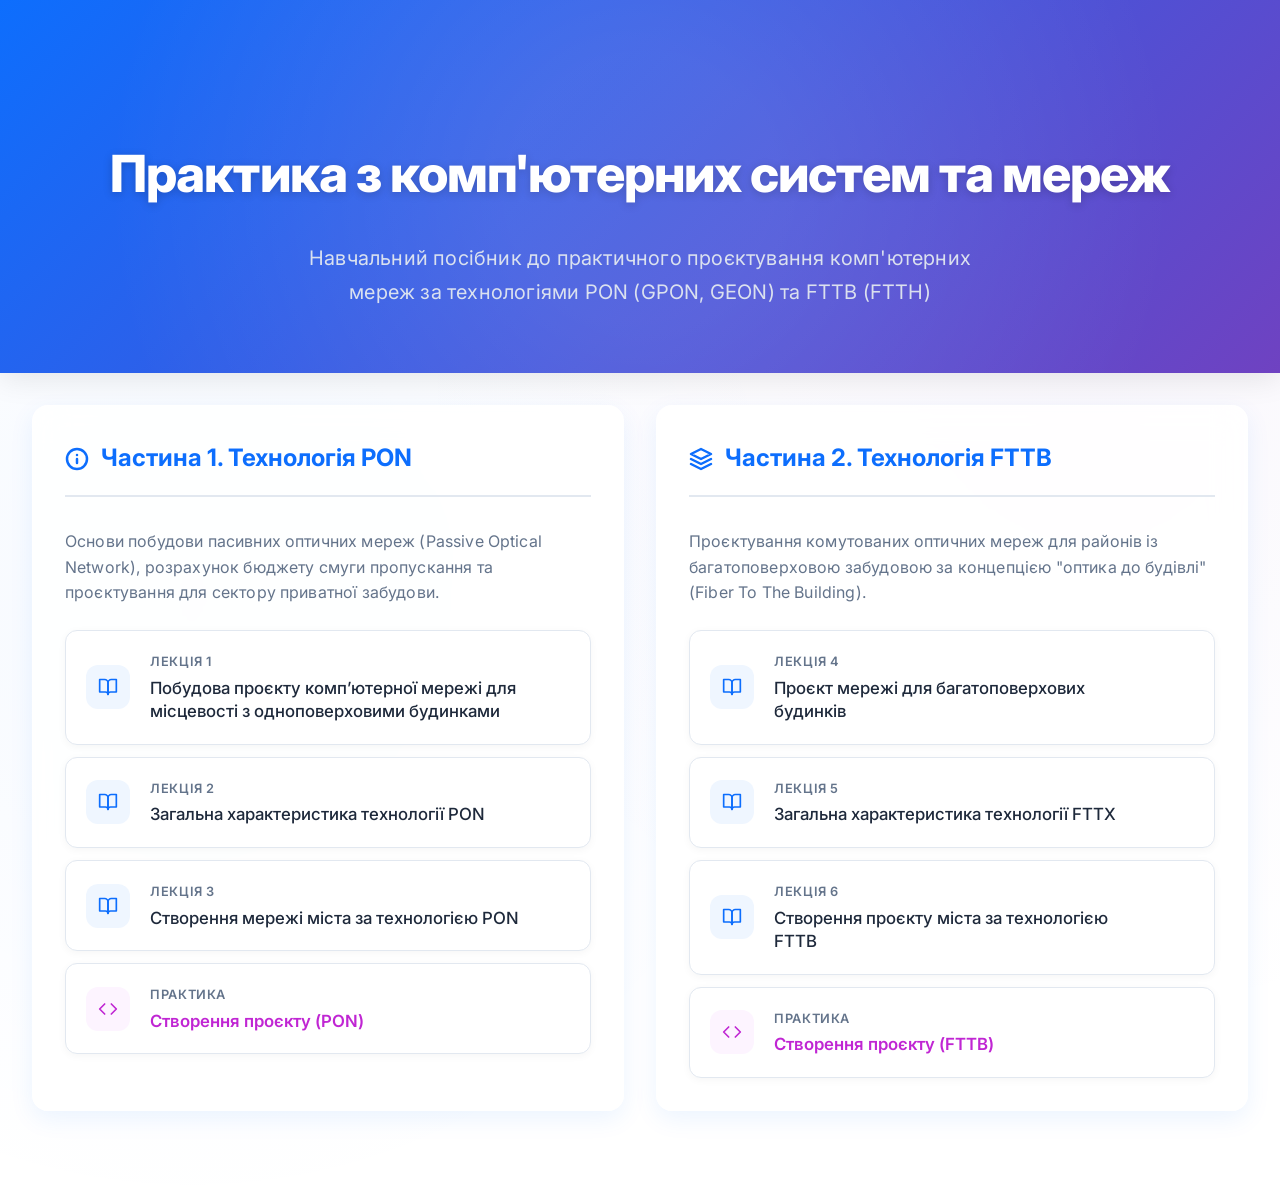
==== index.html @ 68e4210f "Updated Lecture 1 title on Home page to "Побудова проєкту комп’ютерної мережі для місцевості з одноп" ====
<!DOCTYPE html>
<html lang="uk">
<head>
    <meta charset="UTF-8">
    <meta name="viewport" content="width=device-width, initial-scale=1.0">
    <title>Комп'ютерні мережі міста (PON та FTTB)</title>
    <link rel="stylesheet" href="style.css">
</head>
<body class="home-page">

    <header class="hero">
        <h1>Практика з комп'ютерних систем та мереж</h1>
        <p>Навчальний посібник до практичного проєктування комп'ютерних мереж за технологіями PON (GPON, GEON) та FTTB (FTTH)</p>
    </header>

    <div class="modules-grid">
        <!-- Частина 1: PON -->
        <section class="module-card">
            <h2>
                <svg width="24" height="24" viewBox="0 0 24 24" fill="none" stroke="currentColor" stroke-width="2.5" stroke-linecap="round" stroke-linejoin="round">
                    <circle cx="12" cy="12" r="10"></circle>
                    <line x1="12" y1="16" x2="12" y2="12"></line>
                    <line x1="12" y1="8" x2="12.01" y2="8"></line>
                </svg>
                Частина 1. Технологія PON
            </h2>
            <p class="module-desc">Основи побудови пасивних оптичних мереж (Passive Optical Network), розрахунок бюджету смуги пропускання та проєктування для сектору приватної забудови.</p>
            
            <div class="lecture-list">
                <a href="Lection1.html" class="lecture-item">
                    <div class="lecture-icon">
                        <svg width="20" height="20" viewBox="0 0 24 24" fill="none" stroke="currentColor" stroke-width="2" stroke-linecap="round" stroke-linejoin="round"><path d="M2 3h6a4 4 0 0 1 4 4v14a3 3 0 0 0-3-3H2z"></path><path d="M22 3h-6a4 4 0 0 0-4 4v14a3 3 0 0 1 3-3h7z"></path></svg>
                    </div>
                    <div class="lecture-content">
                        <span class="lecture-badge">Лекція 1</span>
                        <h3 class="lecture-title">Побудова проєкту комп’ютерної мережі для місцевості з одноповерховими будинками</h3>
                    </div>
                    <div class="lecture-arrow">
                        <svg width="20" height="20" viewBox="0 0 24 24" fill="none" stroke="currentColor" stroke-width="2" stroke-linecap="round" stroke-linejoin="round"><line x1="5" y1="12" x2="19" y2="12"></line><polyline points="12 5 19 12 12 19"></polyline></svg>
                    </div>
                </a>

                <a href="Lection2.html" class="lecture-item">
                    <div class="lecture-icon">
                        <svg width="20" height="20" viewBox="0 0 24 24" fill="none" stroke="currentColor" stroke-width="2" stroke-linecap="round" stroke-linejoin="round"><path d="M2 3h6a4 4 0 0 1 4 4v14a3 3 0 0 0-3-3H2z"></path><path d="M22 3h-6a4 4 0 0 0-4 4v14a3 3 0 0 1 3-3h7z"></path></svg>
                    </div>
                    <div class="lecture-content">
                        <span class="lecture-badge">Лекція 2</span>
                        <h3 class="lecture-title">Загальна характеристика технології PON</h3>
                    </div>
                    <div class="lecture-arrow">
                        <svg width="20" height="20" viewBox="0 0 24 24" fill="none" stroke="currentColor" stroke-width="2" stroke-linecap="round" stroke-linejoin="round"><line x1="5" y1="12" x2="19" y2="12"></line><polyline points="12 5 19 12 12 19"></polyline></svg>
                    </div>
                </a>

                <a href="Lection3.html" class="lecture-item">
                    <div class="lecture-icon">
                        <svg width="20" height="20" viewBox="0 0 24 24" fill="none" stroke="currentColor" stroke-width="2" stroke-linecap="round" stroke-linejoin="round"><path d="M2 3h6a4 4 0 0 1 4 4v14a3 3 0 0 0-3-3H2z"></path><path d="M22 3h-6a4 4 0 0 0-4 4v14a3 3 0 0 1 3-3h7z"></path></svg>
                    </div>
                    <div class="lecture-content">
                        <span class="lecture-badge">Лекція 3</span>
                        <h3 class="lecture-title">Створення мережі міста за технологією PON</h3>
                    </div>
                    <div class="lecture-arrow">
                        <svg width="20" height="20" viewBox="0 0 24 24" fill="none" stroke="currentColor" stroke-width="2" stroke-linecap="round" stroke-linejoin="round"><line x1="5" y1="12" x2="19" y2="12"></line><polyline points="12 5 19 12 12 19"></polyline></svg>
                    </div>
                </a>

                <a href="#" class="lecture-item practice">
                    <div class="lecture-icon practice-icon">
                        <svg width="20" height="20" viewBox="0 0 24 24" fill="none" stroke="currentColor" stroke-width="2" stroke-linecap="round" stroke-linejoin="round"><polyline points="16 18 22 12 16 6"></polyline><polyline points="8 6 2 12 8 18"></polyline></svg>
                    </div>
                    <div class="lecture-content">
                        <span class="lecture-badge">Практика</span>
                        <h3 class="lecture-title">Створення проєкту (PON)</h3>
                    </div>
                    <div class="lecture-arrow">
                        <svg width="20" height="20" viewBox="0 0 24 24" fill="none" stroke="currentColor" stroke-width="2" stroke-linecap="round" stroke-linejoin="round"><line x1="5" y1="12" x2="19" y2="12"></line><polyline points="12 5 19 12 12 19"></polyline></svg>
                    </div>
                </a>
            </div>
        </section>

        <!-- Частина 2: FTTB -->
        <section class="module-card">
            <h2>
                <svg width="24" height="24" viewBox="0 0 24 24" fill="none" stroke="currentColor" stroke-width="2.5" stroke-linecap="round" stroke-linejoin="round">
                    <polygon points="12 2 2 7 12 12 22 7 12 2"></polygon>
                    <polyline points="2 17 12 22 22 17"></polyline>
                    <polyline points="2 12 12 17 22 12"></polyline>
                </svg>
                Частина 2. Технологія FTTB
            </h2>
            <p class="module-desc">Проєктування комутованих оптичних мереж для районів із багатоповерховою забудовою за концепцією "оптика до будівлі" (Fiber To The Building).</p>
            
            <div class="lecture-list">
                <a href="#" class="lecture-item">
                    <div class="lecture-icon">
                        <svg width="20" height="20" viewBox="0 0 24 24" fill="none" stroke="currentColor" stroke-width="2" stroke-linecap="round" stroke-linejoin="round"><path d="M2 3h6a4 4 0 0 1 4 4v14a3 3 0 0 0-3-3H2z"></path><path d="M22 3h-6a4 4 0 0 0-4 4v14a3 3 0 0 1 3-3h7z"></path></svg>
                    </div>
                    <div class="lecture-content">
                        <span class="lecture-badge">Лекція 4</span>
                        <h3 class="lecture-title">Проєкт мережі для багатоповерхових будинків</h3>
                    </div>
                    <div class="lecture-arrow">
                        <svg width="20" height="20" viewBox="0 0 24 24" fill="none" stroke="currentColor" stroke-width="2" stroke-linecap="round" stroke-linejoin="round"><line x1="5" y1="12" x2="19" y2="12"></line><polyline points="12 5 19 12 12 19"></polyline></svg>
                    </div>
                </a>

                <a href="#" class="lecture-item">
                    <div class="lecture-icon">
                        <svg width="20" height="20" viewBox="0 0 24 24" fill="none" stroke="currentColor" stroke-width="2" stroke-linecap="round" stroke-linejoin="round"><path d="M2 3h6a4 4 0 0 1 4 4v14a3 3 0 0 0-3-3H2z"></path><path d="M22 3h-6a4 4 0 0 0-4 4v14a3 3 0 0 1 3-3h7z"></path></svg>
                    </div>
                    <div class="lecture-content">
                        <span class="lecture-badge">Лекція 5</span>
                        <h3 class="lecture-title">Загальна характеристика технології FTTX</h3>
                    </div>
                    <div class="lecture-arrow">
                        <svg width="20" height="20" viewBox="0 0 24 24" fill="none" stroke="currentColor" stroke-width="2" stroke-linecap="round" stroke-linejoin="round"><line x1="5" y1="12" x2="19" y2="12"></line><polyline points="12 5 19 12 12 19"></polyline></svg>
                    </div>
                </a>

                <a href="#" class="lecture-item">
                    <div class="lecture-icon">
                        <svg width="20" height="20" viewBox="0 0 24 24" fill="none" stroke="currentColor" stroke-width="2" stroke-linecap="round" stroke-linejoin="round"><path d="M2 3h6a4 4 0 0 1 4 4v14a3 3 0 0 0-3-3H2z"></path><path d="M22 3h-6a4 4 0 0 0-4 4v14a3 3 0 0 1 3-3h7z"></path></svg>
                    </div>
                    <div class="lecture-content">
                        <span class="lecture-badge">Лекція 6</span>
                        <h3 class="lecture-title">Створення проєкту міста за технологією FTTB</h3>
                    </div>
                    <div class="lecture-arrow">
                        <svg width="20" height="20" viewBox="0 0 24 24" fill="none" stroke="currentColor" stroke-width="2" stroke-linecap="round" stroke-linejoin="round"><line x1="5" y1="12" x2="19" y2="12"></line><polyline points="12 5 19 12 12 19"></polyline></svg>
                    </div>
                </a>

                <a href="#" class="lecture-item practice">
                    <div class="lecture-icon practice-icon">
                        <svg width="20" height="20" viewBox="0 0 24 24" fill="none" stroke="currentColor" stroke-width="2" stroke-linecap="round" stroke-linejoin="round"><polyline points="16 18 22 12 16 6"></polyline><polyline points="8 6 2 12 8 18"></polyline></svg>
                    </div>
                    <div class="lecture-content">
                        <span class="lecture-badge">Практика</span>
                        <h3 class="lecture-title">Створення проєкту (FTTB)</h3>
                    </div>
                    <div class="lecture-arrow">
                        <svg width="20" height="20" viewBox="0 0 24 24" fill="none" stroke="currentColor" stroke-width="2" stroke-linecap="round" stroke-linejoin="round"><line x1="5" y1="12" x2="19" y2="12"></line><polyline points="12 5 19 12 12 19"></polyline></svg>
                    </div>
                </a>
            </div>
        </section>
    </div>

</body>
</html>
---- style.css ----
@import url('https://fonts.googleapis.com/css2?family=Inter:wght@400;500;600;700&display=swap');

*, *::before, *::after {
  box-sizing: border-box;
}

:root {
  --primary-color: #0d6efd;
  --primary-gradient: linear-gradient(135deg, #0d6efd 0%, #6f42c1 100%);
  --secondary-color: #6c757d;
  --bg-color: #f8f9fa;
  --text-color: #2c3e50;
  --text-muted: #64748b;
  --container-bg: #ffffff;
  --border-color: #e2e8f0;
  --hover-color: #f1f5f9;
  --glass-bg: rgba(255, 255, 255, 0.85);
  --glass-border: rgba(255, 255, 255, 0.4);
  --shadow-sm: 0 2px 8px rgba(0, 0, 0, 0.04);
  --shadow-md: 0 8px 24px rgba(13, 110, 253, 0.08);
  --shadow-hover: 0 12px 32px rgba(13, 110, 253, 0.12);
}

body {
  font-family: 'Inter', system-ui, -apple-system, BlinkMacSystemFont, 'Segoe UI', Roboto, sans-serif;
  line-height: 1.7;
  color: var(--text-color);
  background-color: var(--bg-color);
  margin: 0;
  padding: 0;
  -webkit-font-smoothing: antialiased;
  -moz-osx-font-smoothing: grayscale;
}

/* Основний контейнер для лекцій */
.container {
  max-width: 1400px;
  margin: 2rem auto;
  padding: 2.5rem;
  background-color: var(--container-bg);
  border-radius: 12px;
  box-shadow: 0 4px 24px rgba(0, 0, 0, 0.04);
}

/* Типографіка */

h1 {
  font-size: 2.2rem;
  font-weight: 700;
  color: var(--primary-color);
  margin-bottom: 1.5rem;
  border-bottom: 2px solid var(--border-color);
  padding-bottom: 0.5rem;
}

h2 {
  font-size: 1.6rem;
  font-weight: 600;
  margin-top: 2rem;
  margin-bottom: 1rem;
  color: #343a40;
}

h3 {
  font-size: 1.3rem;
  font-weight: 600;
  margin-top: 1.5rem;
  margin-bottom: 0.75rem;
  color: #495057;
}

p {
  margin-bottom: 1.5rem;
  font-size: 1.05rem;  
  text-indent: 1.5rem;
  text-align: justify;
  hyphens: auto;
  -webkit-hyphens: auto;
  -moz-hyphens: auto;
  letter-spacing: 0.01em;
}

ul, ol {
  margin-bottom: 1.5rem;
  padding-left: 1.75rem;
  color: #334155;
}

li {
  margin-bottom: 0.75rem;
  font-size: 1.05rem;
  line-height: 1.6;
}

li::marker {
  color: var(--primary-color);
}

/* Зображення та підписи */
.image-block {
  text-align: center;
  margin: 2rem 0;
}

.image-block img {
  max-width: 100%;
  height: auto;
  border-radius: 8px;
  box-shadow: 0 4px 16px rgba(0, 0, 0, 0.08);
  border: 1px solid var(--border-color);
}

.img-medium {
  max-width: 300px !important;
  display: inline-block;
}

.image-caption, .table-caption {
  text-align: center;
  font-style: italic;
  color: var(--secondary-color);
  margin-top: 0.75rem;
  font-size: 0.95rem;
}

.table-caption {
  text-align: center;
  text-indent: 0;
}

/* Вузькі довідкові таблиці (Таблиці 3.1, 3.2 тощо) */
.table-narrow {
  max-width: 480px;
  margin: 0 auto 1.5rem;
}
.table-narrow .sim-table {
  min-width: auto;
}
.table-narrow .sim-table th,
.table-narrow .sim-table td {
  white-space: normal;
  line-height: 1.3;
}

/* Середні таблиці (BOM, специфікації) */
.table-medium {
  max-width: 100%;
  margin: 0 auto 1.5rem;
}

.table-medium .sim-table {
  width: auto;
  min-width: auto;
  margin: 0 auto;
}

/* Таблиці */
.table-responsive {
  width: 100%;
  overflow-x: auto;
  -webkit-overflow-scrolling: touch;
  margin-bottom: 1.2rem;
}

.sim-table {
  width: 100%;
  border-collapse: collapse;
  margin: 0;
  font-size: 0.85rem;
  line-height: 1.35;
  min-width: 950px;
}

.sim-table th {
  background-color: #eef1f5;
  padding: 6px 8px;
  border: 1px solid var(--border-color);
  font-weight: 600;
  text-align: center;
  font-size: 0.82rem;
  white-space: nowrap;
}

.sim-table td {
  padding: 5px 7px;
  border: 1px solid var(--border-color);
  vertical-align: middle;
  text-align: center;
  white-space: nowrap;
}

.sim-table tr:nth-child(even) td {
  background-color: #fafbfc;
}

.st-sub {
  font-size: 0.78rem;
  color: var(--secondary-color);
}

.st-hr {
  border: 0;
  border-top: 1px dashed #d0d5db;
  margin: 3px 0;
}

.st-calc td {
  background-color: #f5f7f9;
  font-size: 0.8rem;
  padding: 3px 7px;
  line-height: 1.3;
}

/* Символи для складних таблиць розрахунків */
.sym-in { color: #0d6efd; font-size: 9pt; }
.sym-fbt { color: #fd7e14; font-size: 9pt; }
.sym-plc { color: #6f42c1; font-size: 9pt; }
.sym-out { color: #dc3545; font-size: 9pt; }
.sym-tran { color: #198754; font-size: 9pt; }

/* Mermaid обгортка */
.mermaid-wrapper {
  margin: 2rem 0;
  padding: 1.5rem;
  background-color: #fff;
  border: 1px dashed #adb5bd;
  border-radius: 12px;
  overflow-x: auto; /* Горизонтальний скрол */
  scrollbar-width: thin;
  scrollbar-color: #ced4da #f8f9fa;
}

.mermaid-wrapper::-webkit-scrollbar {
  height: 8px;
}

.mermaid-wrapper::-webkit-scrollbar-track {
  background: #f8f9fa;
  border-radius: 4px;
}

.mermaid-wrapper::-webkit-scrollbar-thumb {
  background-color: #ced4da;
  border-radius: 4px;
}

.mermaid {
  min-width: 800px; /* Мінімальна ширина, щоб схема не стискалась надмірно */
  display: flex;
  justify-content: center;
}

/* Навігація в лекціях */
.nav-bar {
  display: flex;
  justify-content: space-between;
  align-items: center;
  margin-bottom: 2.5rem;
  padding: 1rem 1.5rem;
  background: white;
  border: 1px solid var(--border-color);
  border-radius: 12px;
  box-shadow: var(--shadow-sm);
}

.nav-link {
  display: inline-flex;
  align-items: center;
  justify-content: center;
  padding: 0.6rem 1.25rem;
  color: var(--primary-color);
  background-color: #eff6ff;
  text-decoration: none;
  font-weight: 600;
  border-radius: 8px;
  transition: all 0.2s ease;
  font-size: 0.95rem;
}

.nav-link:hover {
  background-color: var(--primary-color);
  color: white;
  transform: translateY(-2px);
  box-shadow: 0 4px 12px rgba(13, 110, 253, 0.2);
}

/* Специфічно для index.html (Редизайн) */
.home-page {
  background: 
    radial-gradient(circle at 15% 50%, rgba(13, 110, 253, 0.04), transparent 50%),
    radial-gradient(circle at 85% 30%, rgba(111, 66, 193, 0.04), transparent 50%);
  min-height: 100vh;
}

.hero {
  text-align: center;
  padding: 6rem 2rem 4rem;
  background: var(--primary-gradient);
  color: white;
  margin-bottom: 0;
  position: relative;
  overflow: hidden;
  box-shadow: 0 4px 30px rgba(0, 0, 0, 0.1);
}

/* Декоративні елементи для Hero */
.hero::before {
  content: "";
  position: absolute;
  top: -50%; left: -50%; width: 200%; height: 200%;
  background: radial-gradient(circle, rgba(255,255,255,0.1) 10%, transparent 40%);
  animation: glowMove 15s linear infinite;
  pointer-events: none;
}

@keyframes glowMove {
  0% { transform: translate(0, 0); }
  50% { transform: translate(5%, 5%); }
  100% { transform: translate(0, 0); }
}

.hero h1 {
  border: none;
  color: white;
  font-size: 3.2rem;
  font-weight: 800;
  margin-bottom: 1rem;
  letter-spacing: -0.02em;
  text-shadow: 0 2px 10px rgba(0,0,0,0.2);
}

.hero p {
  font-size: 1.25rem;
  opacity: 0.95;
  max-width: 700px;
  margin: 0 auto;
  text-align: center;
  text-indent: 0;
  color: #e2e8f0;
  font-weight: 400;
}

.modules-grid {
  display: grid;
  grid-template-columns: repeat(auto-fit, minmax(400px, 1fr));
  gap: 2rem;
  max-width: 1400px;
  margin: 0 auto;
  padding: 0 2rem 5rem;
  position: relative;
  z-index: 10;
  margin-top: 2rem; /* Легкий підйом карток */
}

.module-card {
  background: var(--glass-bg);
  backdrop-filter: blur(16px);
  -webkit-backdrop-filter: blur(16px);
  border-radius: 16px;
  padding: 2rem;
  box-shadow: var(--shadow-md);
  border: 1px solid var(--glass-border);
  transition: transform 0.3s ease, box-shadow 0.3s ease;
  display: flex;
  flex-direction: column;
  height: 100%;
}

.module-card:hover {
  transform: translateY(-3px);
  box-shadow: var(--shadow-hover);
}

.module-card h2 {
  margin-top: 0;
  color: var(--primary-color);
  border-bottom: 2px solid var(--border-color);
  padding-bottom: 1rem;
  margin-bottom: 1rem;
  font-size: 1.5rem;
  font-weight: 700;
  display: flex;
  align-items: center;
  gap: 12px;
}

.module-desc {
  text-align: left;
  text-indent: 0;
  color: var(--text-muted);
  font-size: 1rem;
  margin-bottom: 1.5rem;
  line-height: 1.6;
}

.lecture-list {
  list-style: none;
  padding: 0;
  margin: 0;
  display: flex;
  flex-direction: column;
  gap: 0.75rem;
  flex-grow: 1; /* Робить так, щоб список розтягувався і кнопки були порівну розподілені, якщо карки різної висоти */
}

.lecture-item {
  display: flex;
  padding: 1.25rem;
  background: #ffffff;
  border: 1px solid var(--border-color);
  border-radius: 12px;
  text-decoration: none;
  color: var(--text-color);
  transition: all 0.2s ease;
  align-items: center;
  gap: 1.25rem;
  box-shadow: var(--shadow-sm);
}

.lecture-item:hover {
  background: var(--hover-color);
  border-color: #cbd5e1;
  transform: scale(1.02);
}

.lecture-icon {
  display: flex;
  align-items: center;
  justify-content: center;
  width: 44px;
  height: 44px;
  border-radius: 12px;
  background: #eff6ff;
  color: var(--primary-color);
  flex-shrink: 0;
}

.practice-icon {
  background: #fdf4ff;
  color: #c026d3;
}

.lecture-content {
  flex-grow: 1;
}

.lecture-badge {
  font-size: 0.8rem;
  font-weight: 600;
  text-transform: uppercase;
  color: var(--text-muted);
  margin-bottom: 0.25rem;
  display: block;
  letter-spacing: 0.05em;
}

.lecture-title {
  font-size: 1.05rem;
  font-weight: 500;
  margin: 0;
  color: #1e293b;
  line-height: 1.4;
  text-indent: 0;
  text-align: left;
}

/* Arrow indicator for lecture items */
.lecture-arrow {
  color: #94a3b8;
  opacity: 0;
  transform: translateX(-10px);
  transition: all 0.2s ease;
}

.lecture-item:hover .lecture-arrow {
  opacity: 1;
  transform: translateX(0);
  color: var(--primary-color);
}

.lecture-item.practice .lecture-title {
  color: #c026d3;
  font-weight: 600;
}
.lecture-item.practice:hover .lecture-arrow {
  color: #c026d3;
}

/* =============================================
   RESPONSIVE: Планшети (до 1024px)
   ============================================= */
@media (max-width: 1024px) {
  .container {
    padding: 1.5rem;
    margin: 1rem;
    max-width: 100%;
  }

  h1 { font-size: 1.8rem; }
  h2 { font-size: 1.4rem; }
  h3 { font-size: 1.15rem; }

  .modules-grid {
    grid-template-columns: 1fr;
    padding: 0 1rem;
  }

  .hero {
    padding: 2.5rem 1.5rem;
  }
}

/* =============================================
   RESPONSIVE: Мобільні (до 600px)
   ============================================= */
@media (max-width: 600px) {
  .container {
    padding: 1.25rem 1rem;
    margin: 0;
    border-radius: 0; /* На телефонах на всю ширину */
  }

  h1 { font-size: 1.4rem; padding-bottom: 0.75rem; }
  h2 { font-size: 1.25rem; }
  h3 { font-size: 1.1rem; }
  p, li { font-size: 1rem; }

  p {
    text-indent: 1rem;
  }

  .image-caption, .table-caption {
    font-size: 0.85rem;
    margin-top: 0.5rem;
    padding: 0 10px;
    line-height: 1.3;
  }

  .nav-bar {
    flex-wrap: wrap;
    gap: 0.75rem;
    padding: 0.75rem;
  }


  .nav-link {
    flex: 1;
    text-align: center;
    font-size: 0.9rem;
    padding: 0.75rem 0.5rem;
    background-color: var(--hover-color);
  }

  /* Якщо кнопок 3: Попередня (1), На головну (2), Наступна (3) */
  /* Робимо так, щоб кнопка "На головну" була на всю ширину і в самому низу */
  .nav-link[href="index.html"]:nth-child(2):nth-last-child(2) {
    order: 3;
    flex: 1 1 100%;
  }

  /* Забезпечуємо порядок для інших кнопок */
  .nav-link:first-child { order: 1; }
  .nav-link:last-child { order: 2; }
  /* Але якщо кнопка "На головну" остання (як у Лекції 3), порядок має бути звичайним */
  .nav-link[href="index.html"]:last-child { order: 2; }


  .hero {
    padding: 4rem 1rem 3rem;
  }

  .hero h1 { font-size: 1.6rem; }
  .hero p { font-size: 1.05rem; }

  .modules-grid {
    padding: 0 1rem 3rem;
  }

  .module-card {
    padding: 1.5rem;
  }

  .module-card h2 {
    font-size: 1.4rem;
  }

  .lecture-item {
    gap: 0.75rem;
    padding: 1rem;
  }

  .lecture-title {
    font-size: 0.95rem;
  }

  .image-block img,
  .img-medium {
    max-width: 100% !important;
  }

  .table-narrow {
    max-width: 100%;
  }

  .mermaid-wrapper {
    padding: 0.75rem;
  }

  .mermaid {
    min-width: 500px;
  }
}

/* Контейнер для відображення двох картинок в один ряд */
.image-row {
  display: flex;
  gap: 20px;
  margin: 1.5rem 0;
  justify-content: center;
  align-items: flex-start;
}

.image-row > div {
  flex: 1;
  max-width: calc(50% - 10px);
}

@media (max-width: 768px) {
  .image-row {
    flex-direction: column;
    align-items: center;
  }
  .image-row > div {
    max-width: 100%;
  }
}


/* Врізки-нотатки та Сповіщення */
.note, .definition-block, .modern-alert {
  border-left: 4px solid var(--primary-color);
  background-color: #eff6ff;
  padding: 1.2rem 1.5rem;
  margin: 1.5rem 0;
  border-radius: 0 8px 8px 0;
}

.modern-alert.Energy {
  border-left-color: #198754;
  background-color: #f1fcf5;
}
.modern-alert.Energy h4 {
  color: #115c38;
}

.modern-alert.Tech {
  border-left-color: #6f42c1;
  background-color: #f8f5fd;
}
.modern-alert.Tech h4 {
  color: #552d9b;
}

.modern-alert h4 {
  margin-top: 0;
  margin-bottom: 0.5rem;
  font-size: 1.1rem;
  display: flex;
  align-items: center;
}

.modern-alert p {
  margin-bottom: 0;
}
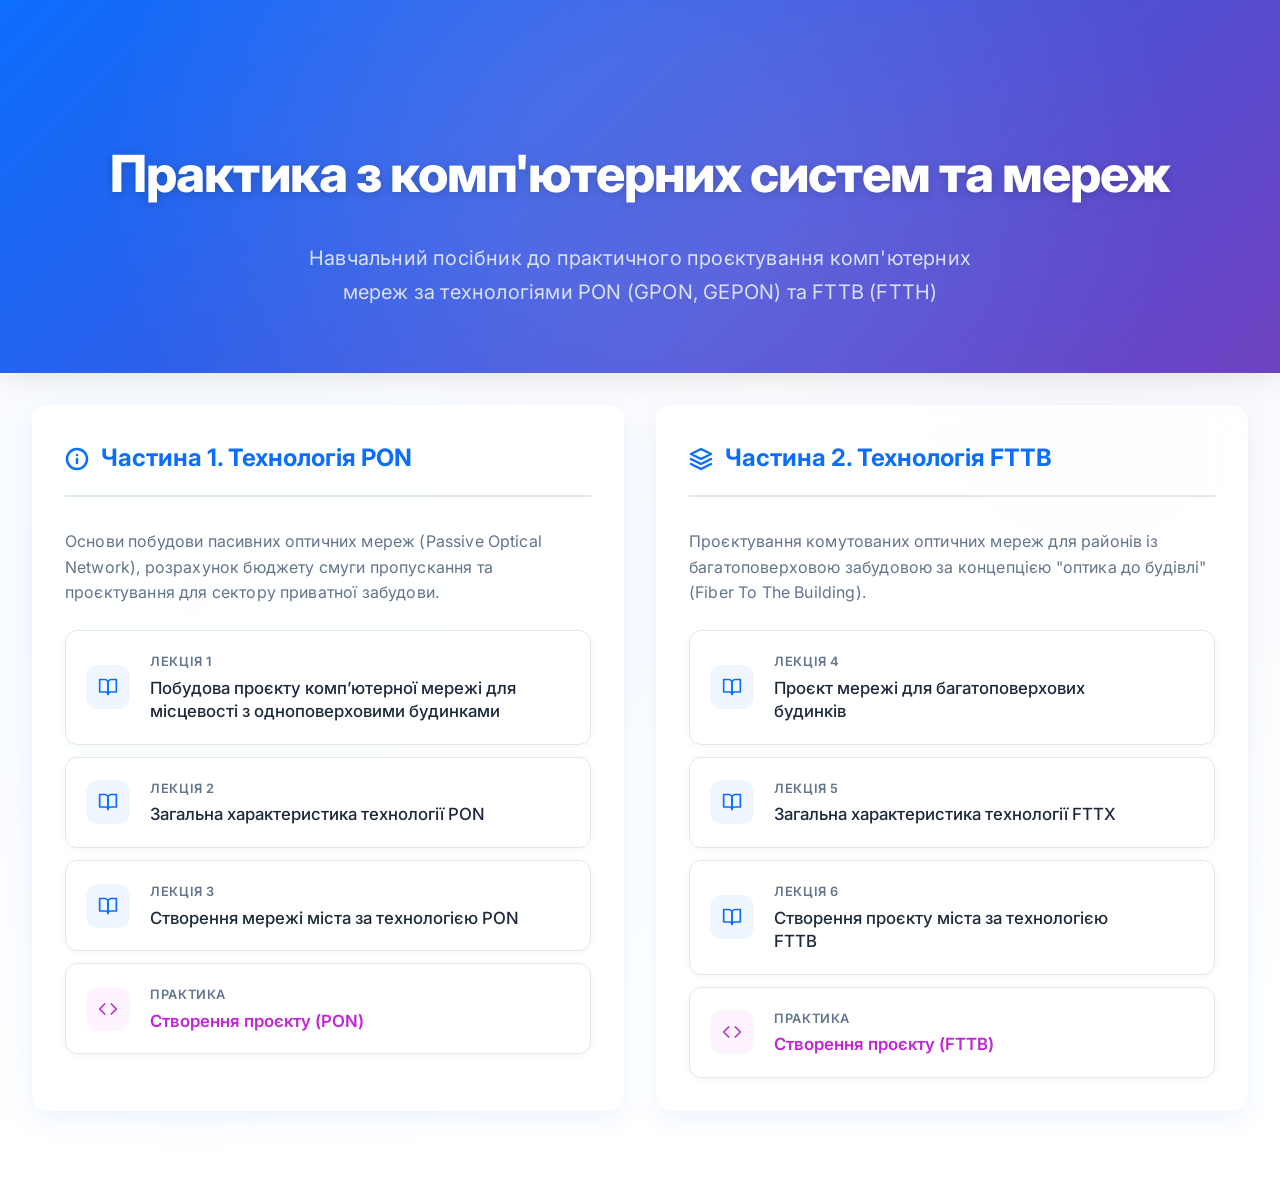
==== commit 4464a500: "docs: уточнено термінологію та заголовки лекцій - index.html: виправлено помилку "GEON" на "GEPON" в" ====
--- a/index.html
+++ b/index.html
@@ -10,7 +10,7 @@
 
     <header class="hero">
         <h1>Практика з комп'ютерних систем та мереж</h1>
-        <p>Навчальний посібник до практичного проєктування комп'ютерних мереж за технологіями PON (GPON, GEON) та FTTB (FTTH)</p>
+        <p>Навчальний посібник до практичного проєктування комп'ютерних мереж за технологіями PON (GPON, GEPON) та FTTB (FTTH)</p>
     </header>
 
     <div class="modules-grid">
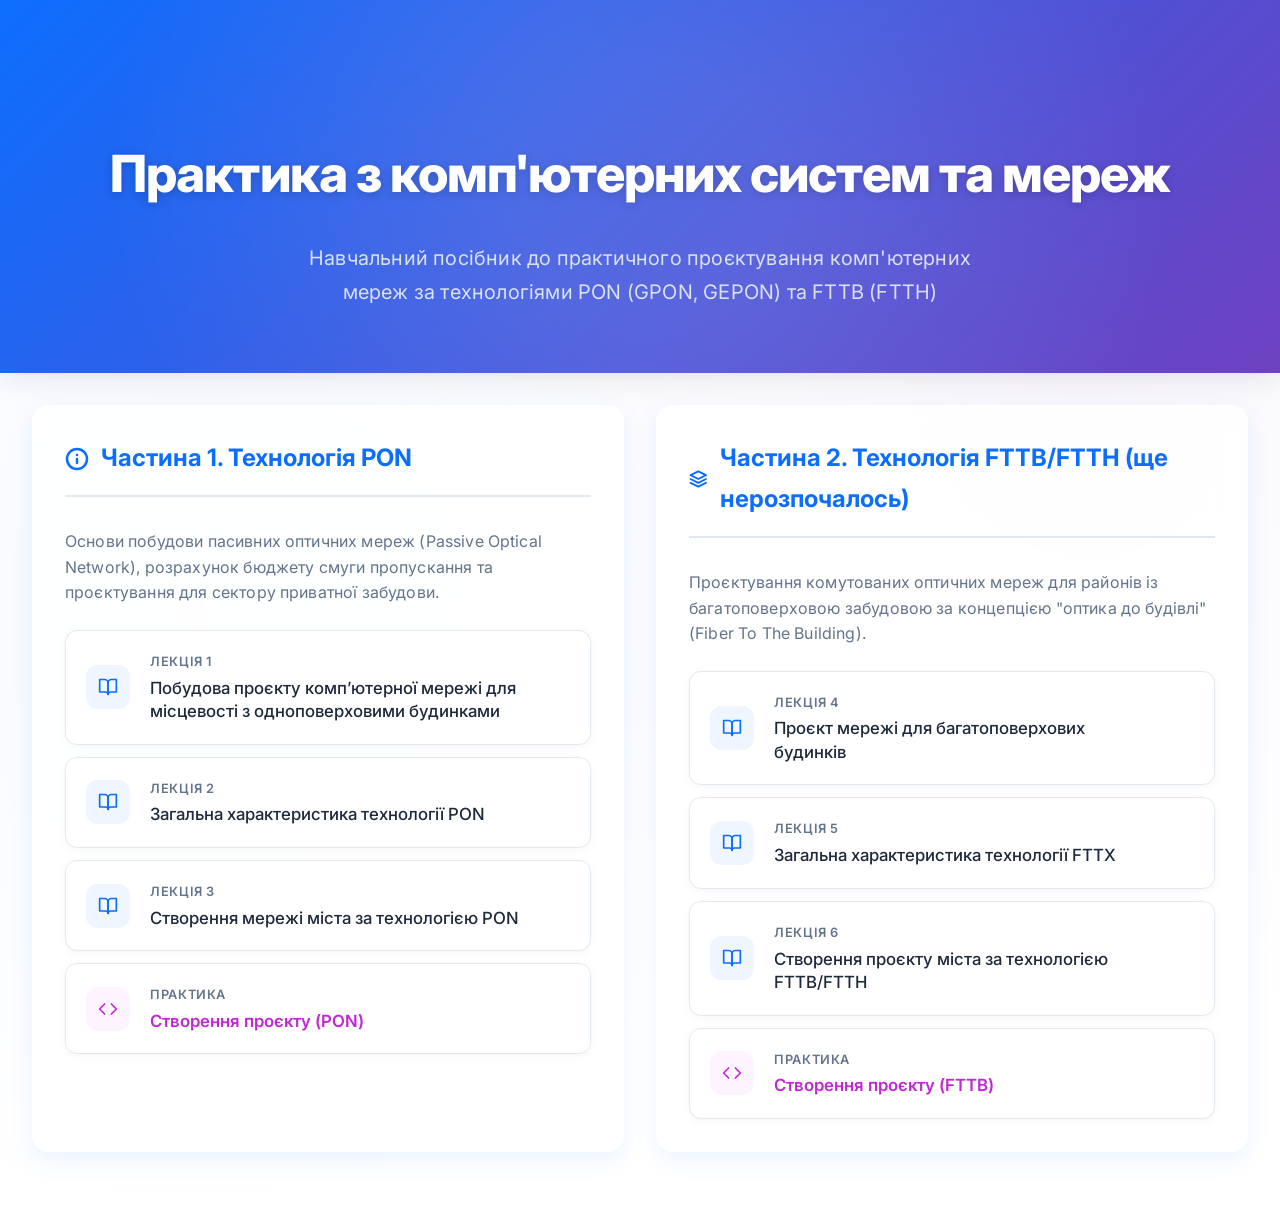
==== commit 37ce6a89: "added: додав статус розробки до другої частини" ====
--- a/index.html
+++ b/index.html
@@ -66,7 +66,7 @@
                     </div>
                 </a>
 
-                <a href="#" class="lecture-item practice">
+                <a href="Practice1.html" class="lecture-item practice">
                     <div class="lecture-icon practice-icon">
                         <svg width="20" height="20" viewBox="0 0 24 24" fill="none" stroke="currentColor" stroke-width="2" stroke-linecap="round" stroke-linejoin="round"><polyline points="16 18 22 12 16 6"></polyline><polyline points="8 6 2 12 8 18"></polyline></svg>
                     </div>
@@ -89,7 +89,7 @@
                     <polyline points="2 17 12 22 22 17"></polyline>
                     <polyline points="2 12 12 17 22 12"></polyline>
                 </svg>
-                Частина 2. Технологія FTTB
+                Частина 2. Технологія FTTB/FTTH (ще нерозпочалось)
             </h2>
             <p class="module-desc">Проєктування комутованих оптичних мереж для районів із багатоповерховою забудовою за концепцією "оптика до будівлі" (Fiber To The Building).</p>
             
@@ -126,7 +126,7 @@
                     </div>
                     <div class="lecture-content">
                         <span class="lecture-badge">Лекція 6</span>
-                        <h3 class="lecture-title">Створення проєкту міста за технологією FTTB</h3>
+                        <h3 class="lecture-title">Створення проєкту міста за технологією FTTB/FTTH</h3>
                     </div>
                     <div class="lecture-arrow">
                         <svg width="20" height="20" viewBox="0 0 24 24" fill="none" stroke="currentColor" stroke-width="2" stroke-linecap="round" stroke-linejoin="round"><line x1="5" y1="12" x2="19" y2="12"></line><polyline points="12 5 19 12 12 19"></polyline></svg>
--- a/style.css
+++ b/style.css
@@ -190,7 +190,7 @@
 }
 
 .sim-table tr:nth-child(even) td {
-  background-color: #fafbfc;
+  background-color: #e8edf3;
 }
 
 .st-sub {
@@ -636,6 +636,7 @@
 }
 
 
+
 /* Врізки-нотатки та Сповіщення */
 .note, .definition-block, .modern-alert {
   border-left: 4px solid var(--primary-color);
@@ -661,6 +662,41 @@
   color: #552d9b;
 }
 
+.modern-alert.Business {
+  border-left-color: #f59e0b;
+  background-color: #fffbeb;
+}
+.modern-alert.Business h4 {
+  color: #b45309;
+}
+
+.modern-alert.Info {
+  border-left-color: #0dcaf0;
+  background-color: #f0fcfd;
+}
+.modern-alert.Info h4 {
+  color: #087990;
+}
+.modern-alert.Info i {
+  color: #0dcaf0;
+}
+
+.modern-alert.compact {
+  padding: 12px 15px;
+  margin: 12px 0;
+  display: flex;
+  align-items: flex-start;
+  gap: 12px;
+}
+.modern-alert.compact i {
+  margin-top: 4px;
+  font-size: 1.1rem;
+}
+.modern-alert.compact > div {
+  font-size: 0.95rem;
+  line-height: 1.4;
+}
+
 .modern-alert h4 {
   margin-top: 0;
   margin-bottom: 0.5rem;
@@ -672,3 +708,58 @@
 .modern-alert p {
   margin-bottom: 0;
 }
+
+/* Global Navigation Bar */
+.global-navbar {
+  background: rgba(255,255,255,0.95);
+  backdrop-filter: blur(10px);
+  border-bottom: 1px solid var(--border-color);
+  padding: 0 1rem;
+  display: flex;
+  justify-content: center;
+  align-items: center;
+  position: sticky;
+  top: 0;
+  z-index: 1000;
+  box-shadow: 0 2px 10px rgba(0,0,0,0.05);
+  height: 60px;
+}
+.global-nav-container {
+  display: flex;
+  gap: 1rem;
+  list-style: none;
+  margin: 0;
+  padding: 0;
+  overflow-x: auto;
+  max-width: 1400px;
+  width: 100%;
+}
+.global-nav-item {
+  display: inline-block;
+}
+.global-nav-link {
+  display: flex;
+  align-items: center;
+  color: var(--text-color);
+  text-decoration: none;
+  font-weight: 500;
+  padding: 0.5rem 0.75rem;
+  border-radius: 6px;
+  transition: all 0.2s;
+  white-space: nowrap;
+  font-size: 0.95rem;
+}
+.global-nav-link:hover {
+  color: var(--primary-color);
+  background: var(--hover-color);
+}
+.global-nav-link.active {
+  color: var(--primary-color);
+  background: #eff6ff;
+  font-weight: 600;
+}
+@media (max-width: 768px) {
+  .global-navbar { padding: 0 0.5rem; }
+  .global-nav-link { padding: 0.5rem; font-size: 0.85rem; }
+}
+
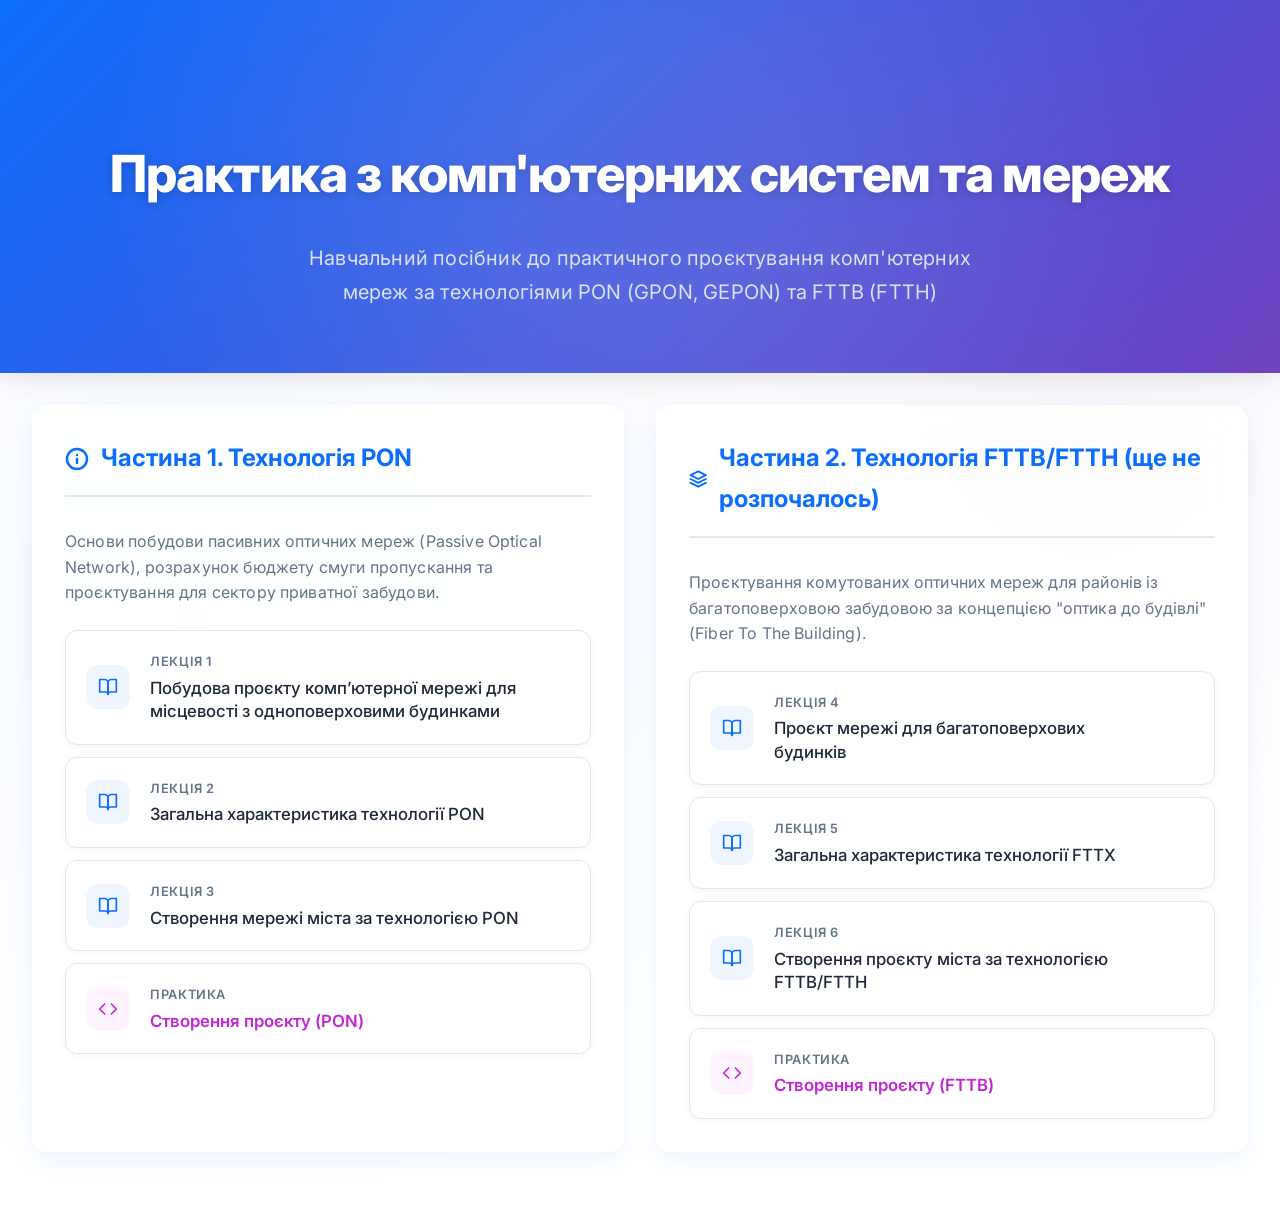
==== commit 21f0cd5f: "fix: орфографія" ====
--- a/index.html
+++ b/index.html
@@ -89,7 +89,7 @@
                     <polyline points="2 17 12 22 22 17"></polyline>
                     <polyline points="2 12 12 17 22 12"></polyline>
                 </svg>
-                Частина 2. Технологія FTTB/FTTH (ще нерозпочалось)
+                Частина 2. Технологія FTTB/FTTH (ще не розпочалось)
             </h2>
             <p class="module-desc">Проєктування комутованих оптичних мереж для районів із багатоповерховою забудовою за концепцією "оптика до будівлі" (Fiber To The Building).</p>
             
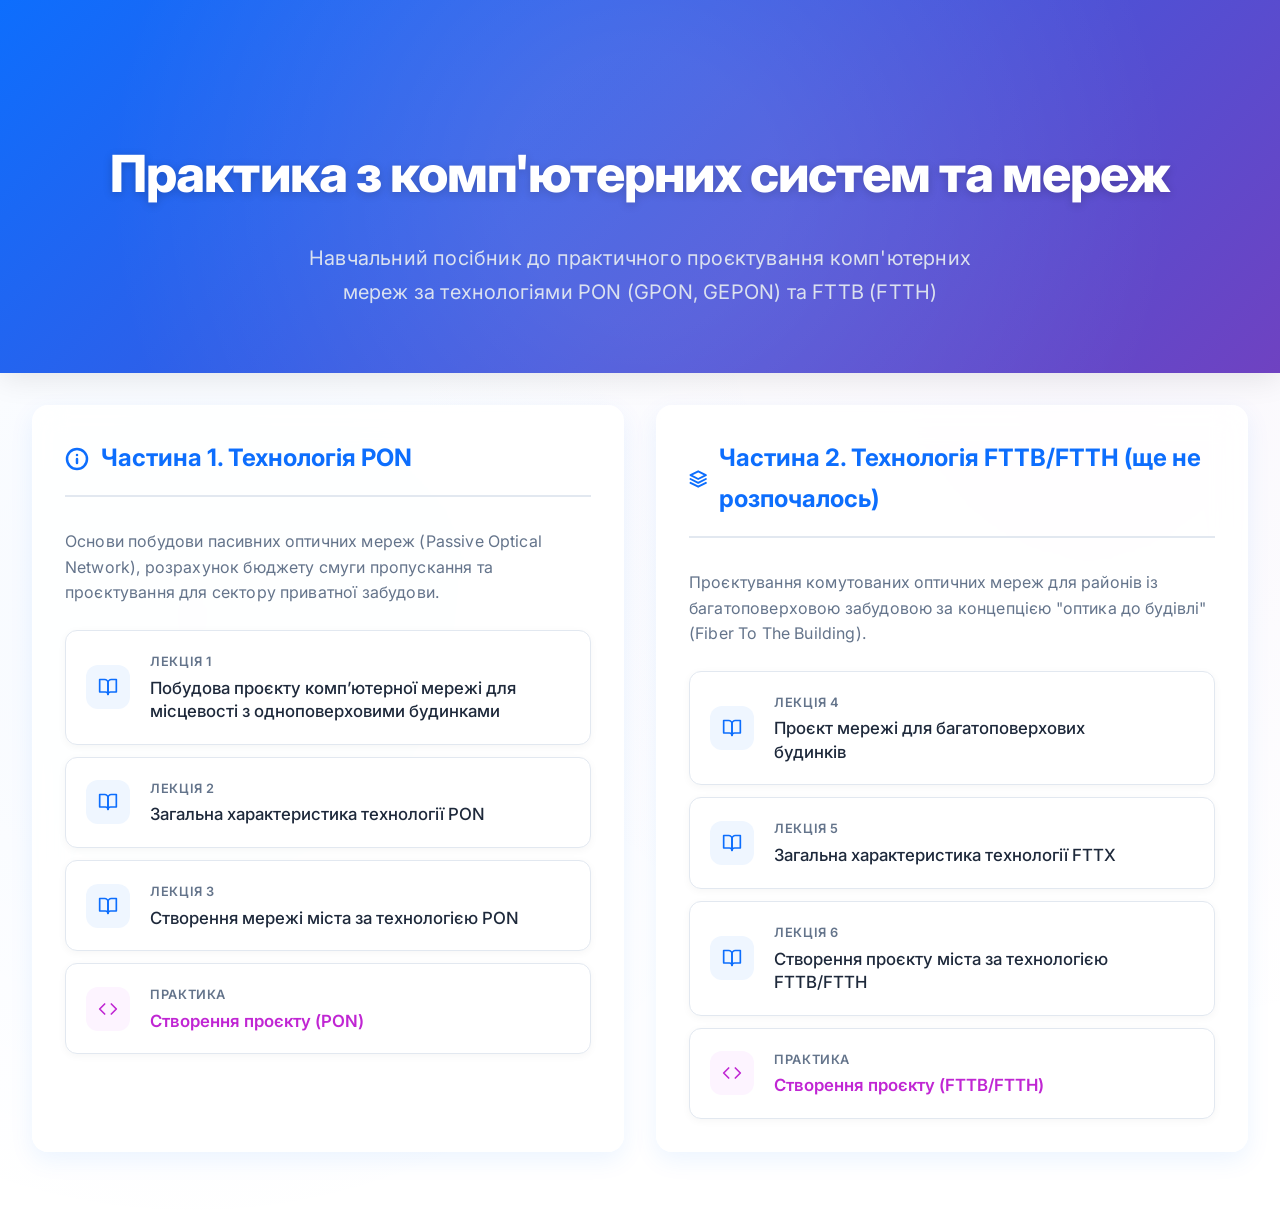
==== commit f7daf790: "added: виправив назву практики 2 частини" ====
--- a/index.html
+++ b/index.html
@@ -139,7 +139,7 @@
                     </div>
                     <div class="lecture-content">
                         <span class="lecture-badge">Практика</span>
-                        <h3 class="lecture-title">Створення проєкту (FTTB)</h3>
+                        <h3 class="lecture-title">Створення проєкту (FTTB/FTTH)</h3>
                     </div>
                     <div class="lecture-arrow">
                         <svg width="20" height="20" viewBox="0 0 24 24" fill="none" stroke="currentColor" stroke-width="2" stroke-linecap="round" stroke-linejoin="round"><line x1="5" y1="12" x2="19" y2="12"></line><polyline points="12 5 19 12 12 19"></polyline></svg>
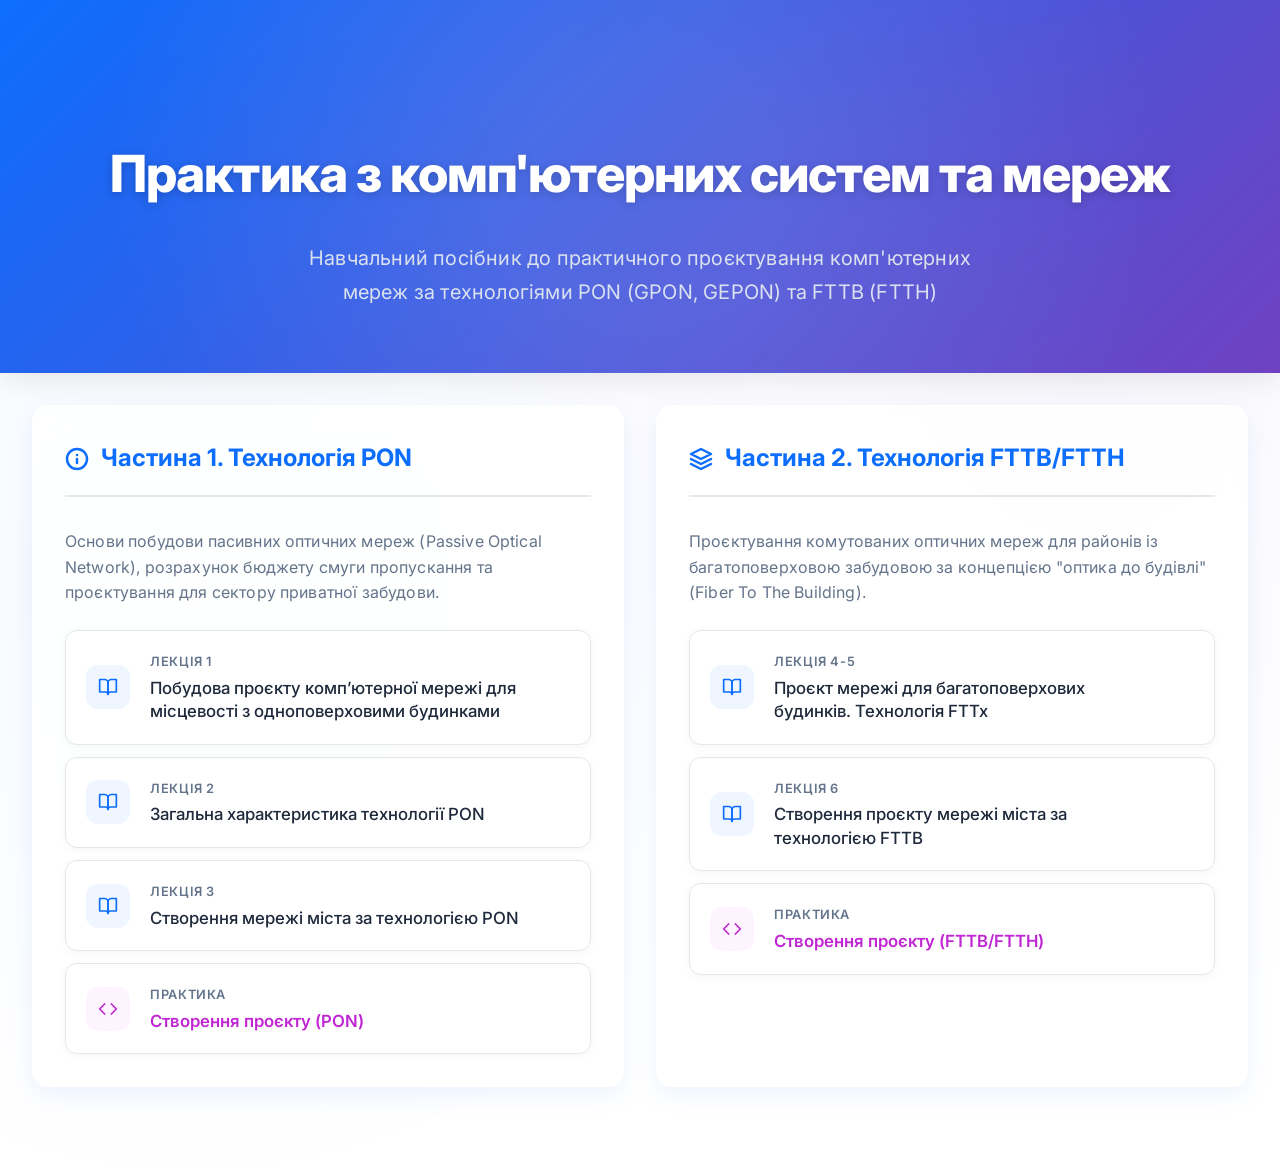
==== commit 9040c8cc: "feat: Лекція 4-5 (об'єднана) + Лекція 6 (FTTB проєктування) + оновлення навігації - Створено Lection" ====
--- a/index.html
+++ b/index.html
@@ -89,44 +89,33 @@
                     <polyline points="2 17 12 22 22 17"></polyline>
                     <polyline points="2 12 12 17 22 12"></polyline>
                 </svg>
-                Частина 2. Технологія FTTB/FTTH (ще не розпочалось)
+                Частина 2. Технологія FTTB/FTTH
             </h2>
             <p class="module-desc">Проєктування комутованих оптичних мереж для районів із багатоповерховою забудовою за концепцією "оптика до будівлі" (Fiber To The Building).</p>
             
             <div class="lecture-list">
-                <a href="#" class="lecture-item">
+                <a href="Lection4-5.html" class="lecture-item">
                     <div class="lecture-icon">
                         <svg width="20" height="20" viewBox="0 0 24 24" fill="none" stroke="currentColor" stroke-width="2" stroke-linecap="round" stroke-linejoin="round"><path d="M2 3h6a4 4 0 0 1 4 4v14a3 3 0 0 0-3-3H2z"></path><path d="M22 3h-6a4 4 0 0 0-4 4v14a3 3 0 0 1 3-3h7z"></path></svg>
                     </div>
                     <div class="lecture-content">
-                        <span class="lecture-badge">Лекція 4</span>
-                        <h3 class="lecture-title">Проєкт мережі для багатоповерхових будинків</h3>
+                        <span class="lecture-badge">Лекція 4-5</span>
+                        <h3 class="lecture-title">Проєкт мережі для багатоповерхових будинків. Технологія FTTx</h3>
                     </div>
                     <div class="lecture-arrow">
                         <svg width="20" height="20" viewBox="0 0 24 24" fill="none" stroke="currentColor" stroke-width="2" stroke-linecap="round" stroke-linejoin="round"><line x1="5" y1="12" x2="19" y2="12"></line><polyline points="12 5 19 12 12 19"></polyline></svg>
                     </div>
                 </a>
 
-                <a href="#" class="lecture-item">
-                    <div class="lecture-icon">
-                        <svg width="20" height="20" viewBox="0 0 24 24" fill="none" stroke="currentColor" stroke-width="2" stroke-linecap="round" stroke-linejoin="round"><path d="M2 3h6a4 4 0 0 1 4 4v14a3 3 0 0 0-3-3H2z"></path><path d="M22 3h-6a4 4 0 0 0-4 4v14a3 3 0 0 1 3-3h7z"></path></svg>
-                    </div>
-                    <div class="lecture-content">
-                        <span class="lecture-badge">Лекція 5</span>
-                        <h3 class="lecture-title">Загальна характеристика технології FTTX</h3>
-                    </div>
-                    <div class="lecture-arrow">
-                        <svg width="20" height="20" viewBox="0 0 24 24" fill="none" stroke="currentColor" stroke-width="2" stroke-linecap="round" stroke-linejoin="round"><line x1="5" y1="12" x2="19" y2="12"></line><polyline points="12 5 19 12 12 19"></polyline></svg>
-                    </div>
-                </a>
 
-                <a href="#" class="lecture-item">
+
+                <a href="Lection6.html" class="lecture-item">
                     <div class="lecture-icon">
                         <svg width="20" height="20" viewBox="0 0 24 24" fill="none" stroke="currentColor" stroke-width="2" stroke-linecap="round" stroke-linejoin="round"><path d="M2 3h6a4 4 0 0 1 4 4v14a3 3 0 0 0-3-3H2z"></path><path d="M22 3h-6a4 4 0 0 0-4 4v14a3 3 0 0 1 3-3h7z"></path></svg>
                     </div>
                     <div class="lecture-content">
                         <span class="lecture-badge">Лекція 6</span>
-                        <h3 class="lecture-title">Створення проєкту міста за технологією FTTB/FTTH</h3>
+                        <h3 class="lecture-title">Створення проєкту мережі міста за технологією FTTB</h3>
                     </div>
                     <div class="lecture-arrow">
                         <svg width="20" height="20" viewBox="0 0 24 24" fill="none" stroke="currentColor" stroke-width="2" stroke-linecap="round" stroke-linejoin="round"><line x1="5" y1="12" x2="19" y2="12"></line><polyline points="12 5 19 12 12 19"></polyline></svg>
--- a/style.css
+++ b/style.css
@@ -763,3 +763,24 @@
   .global-nav-link { padding: 0.5rem; font-size: 0.85rem; }
 }
 
+/* ── Glossary accordion (translation blocks under images) ── */
+.glossary-accordion {
+  margin-top: 10px;
+  border: 1px solid #bfdbfe;
+  border-radius: 6px;
+  background: #f0f7ff;
+  padding: 8px 12px;
+  font-size: 0.9rem;
+  text-align: left;
+}
+.glossary-accordion summary {
+  cursor: pointer;
+  font-weight: bold;
+  color: #1e40af;
+}
+.glossary-accordion ul {
+  margin-top: 6px;
+  padding-left: 1.2rem;
+  line-height: 1.7;
+}
+
